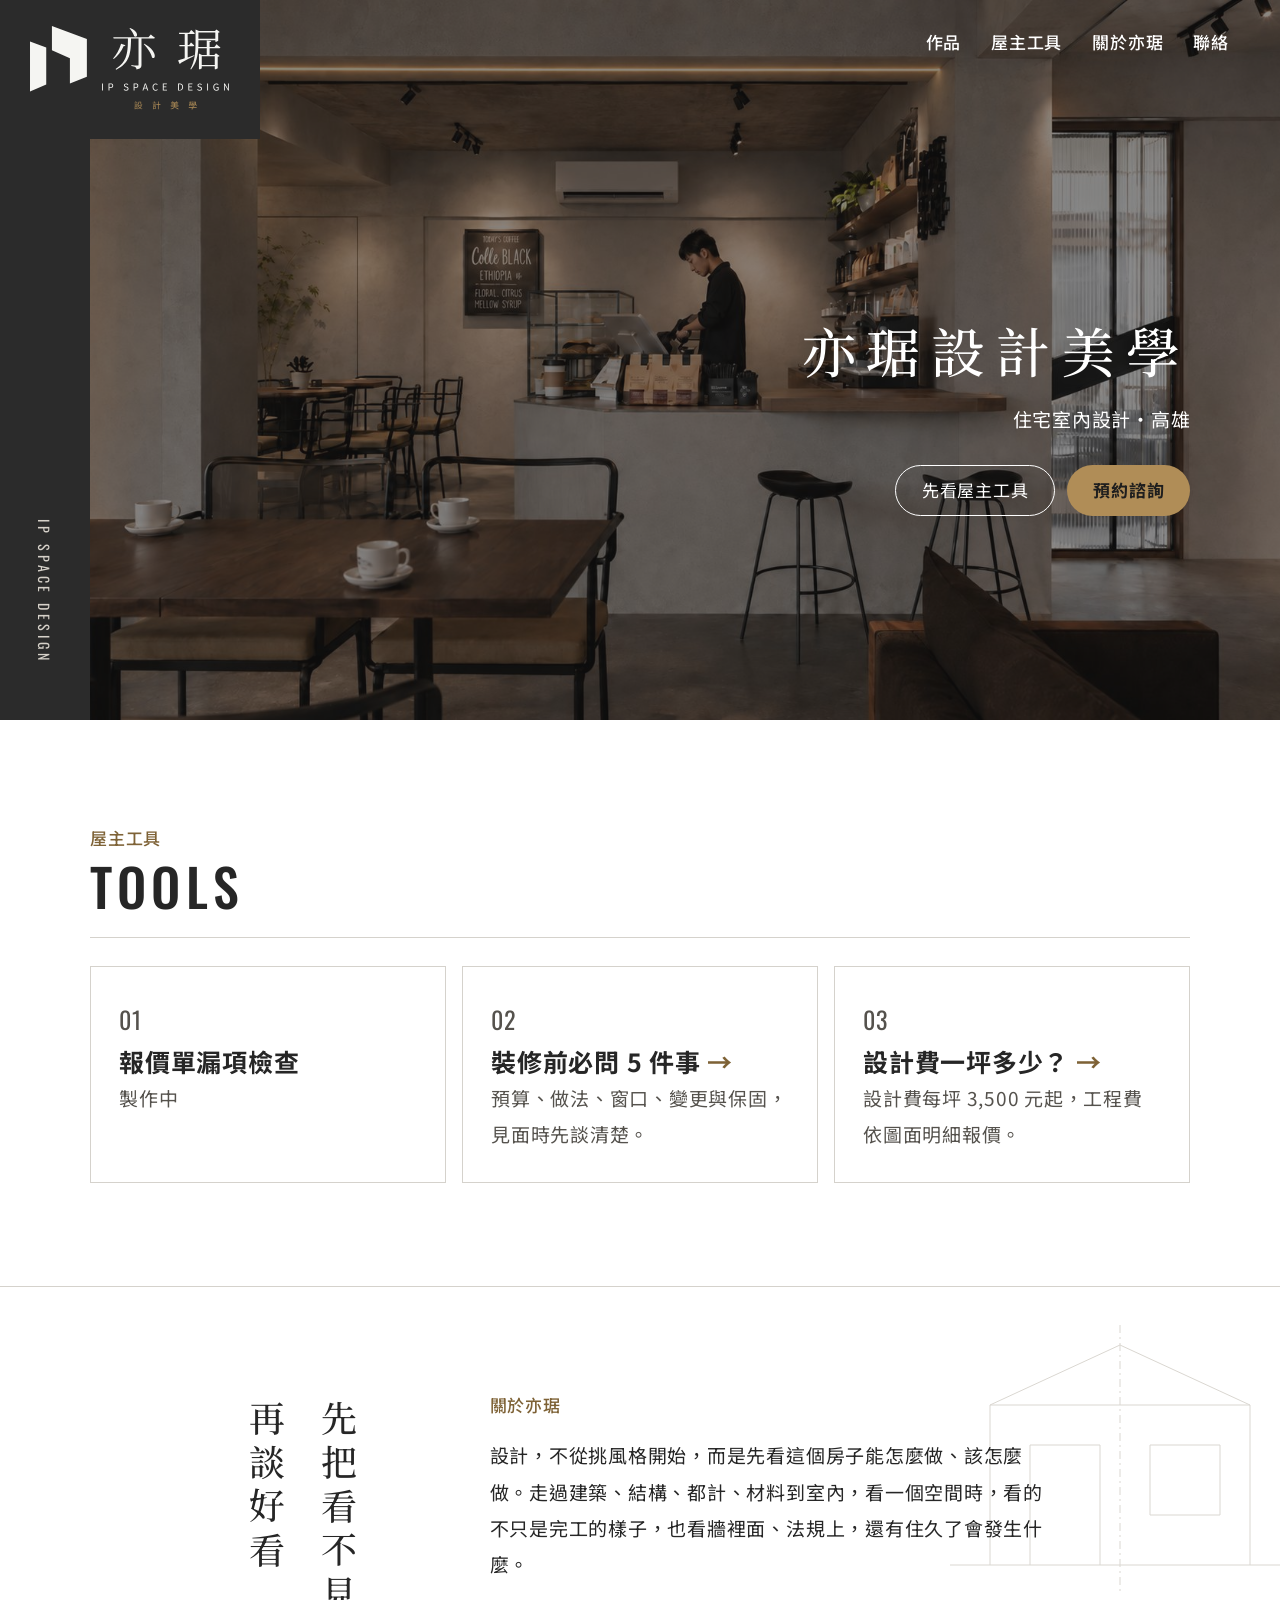
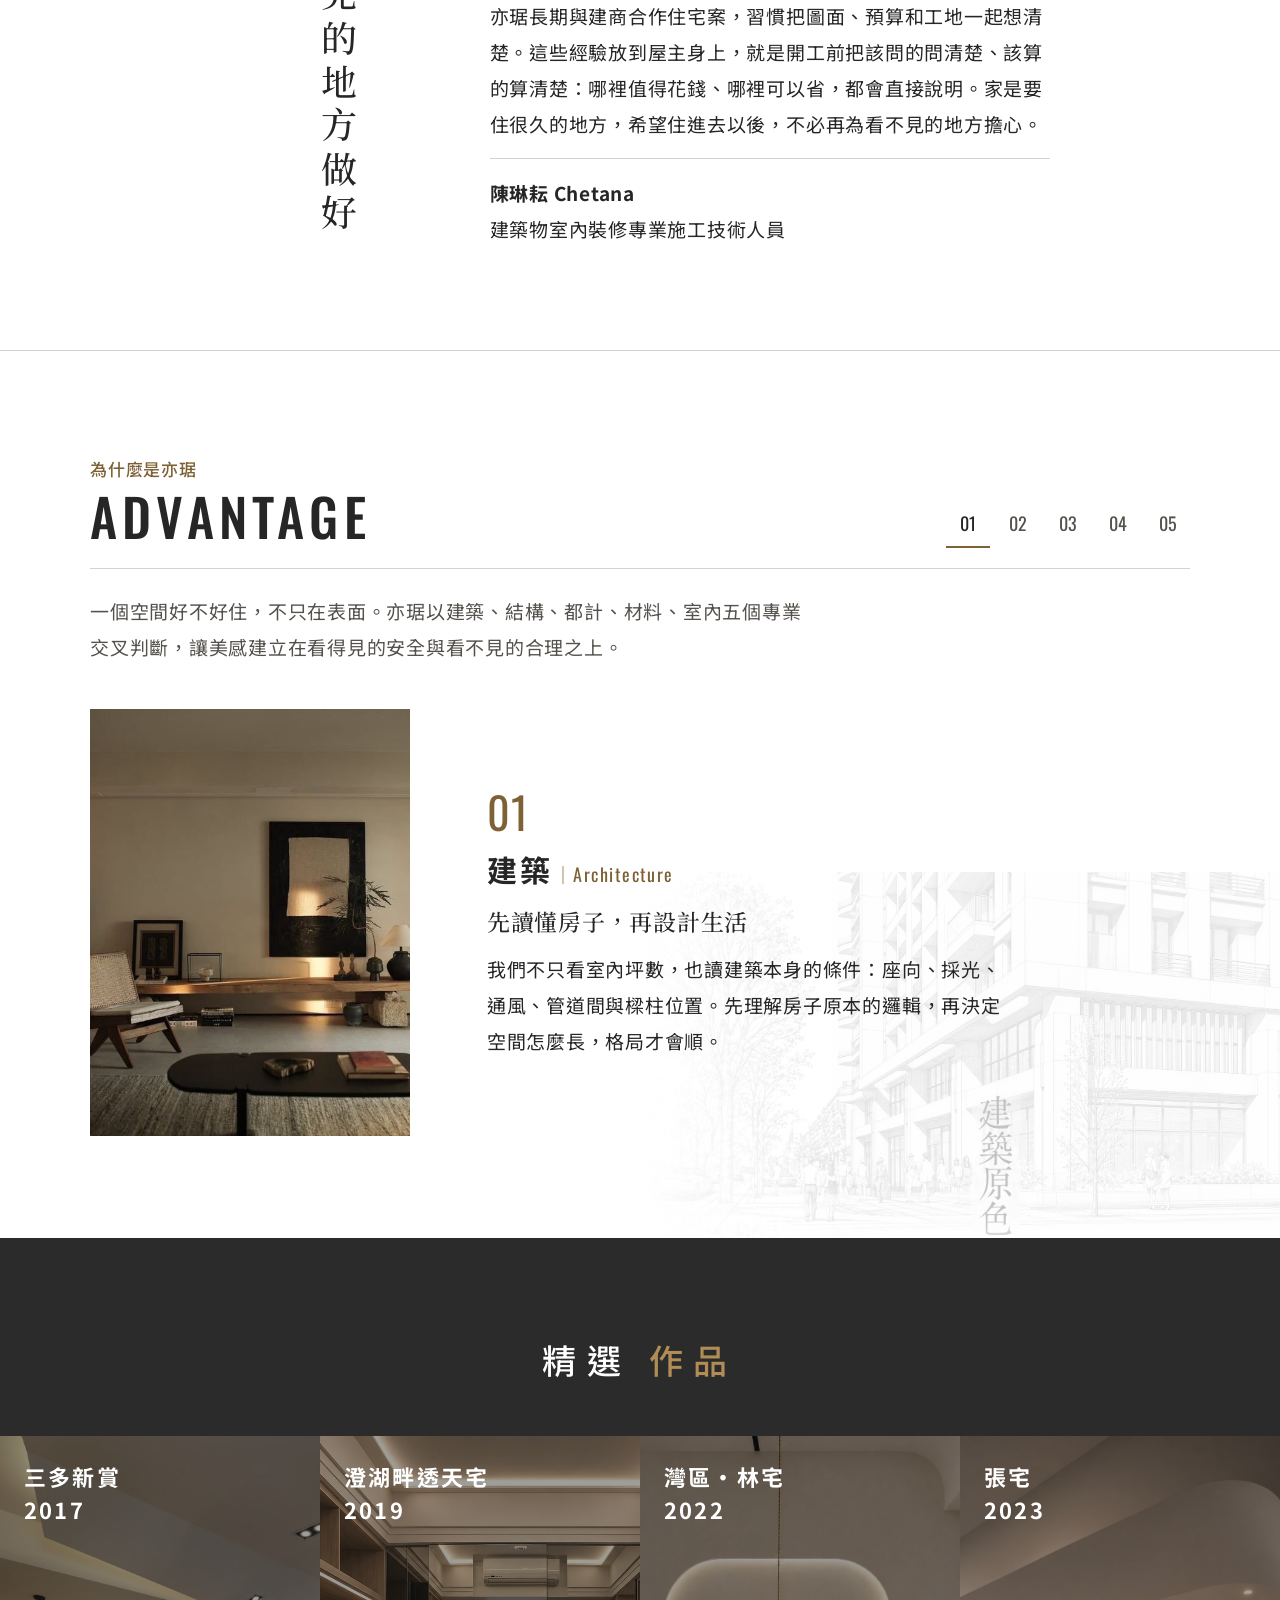
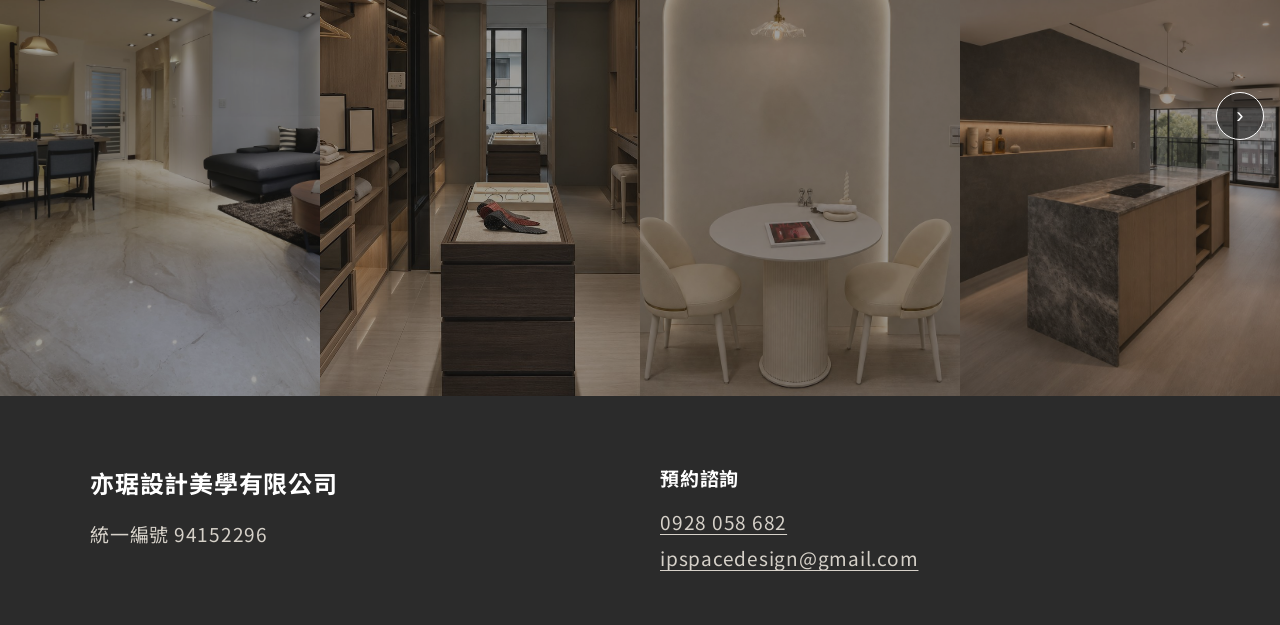
==== yiju/index.html @ 89989624 "Rewrite About copy without first person Co-Authored-By: Claude Opus 5.5 <noreply@anthropic.com> Clau" ====
<!doctype html>
<html lang="zh-Hant-TW">
<head>
<meta charset="utf-8">
<meta name="viewport" content="width=device-width, initial-scale=1">
<meta name="robots" content="noindex, nofollow">
<title>亦琚設計美學｜IP SPACE DESIGN</title>
<meta name="description" content="亦琚設計美學，高雄住宅室內設計。">
<link rel="icon" href="assets/icon.png">
<link rel="apple-touch-icon" href="assets/apple-touch-icon.png">
<meta name="apple-mobile-web-app-title" content="亦琚設計">
<link rel="preconnect" href="https://fonts.googleapis.com">
<link rel="preconnect" href="https://fonts.gstatic.com" crossorigin>
<link href="https://fonts.googleapis.com/css2?family=Oswald:wght@400;500&family=Noto+Sans+TC:wght@400;500;700&family=Noto+Serif+TC:wght@400;500&display=swap" rel="stylesheet">
<link rel="stylesheet" href="style.css">
</head>
<body>

<section class="hero" aria-label="開場">
  <div class="hero-photo"><img src="assets/hero-cafe.jpg" alt="以灰色礦物塗料、木質吧檯與黑鐵椅構成的咖啡廳室內空間"></div>
  <div class="side-label" aria-hidden="true">IP SPACE DESIGN</div>
  <header class="site-head">
    <a class="brand" href="./"><img src="assets/logo-cream.svg" alt="亦琚 IP SPACE DESIGN 設計美學"></a>
    <nav class="nav" aria-label="主要導覽">
      <a href="#works">作品</a>
      <a href="#tools">屋主工具</a>
      <a href="#about">關於亦琚</a>
      <a href="#contact">聯絡</a>
    </nav>
  </header>
  <div class="hero-copy">
    <h1>亦琚設計美學</h1>
    <p>住宅室內設計・高雄</p>
    <div class="hero-actions">
      <a class="btn btn-line" href="#tools">先看屋主工具</a>
      <a class="btn btn-gold" href="#contact">預約諮詢</a>
    </div>
  </div>
</section>

<main>
  <section class="section" id="tools" aria-label="屋主工具">
    <div class="wrap">
      <div class="section-head">
        <p class="eyebrow">屋主工具</p>
        <h2 class="section-title">TOOLS</h2>
      </div>
      <div class="tool-grid">
        <article class="tool"><p class="tool-no">01</p><h3>報價單漏項檢查</h3><p>製作中</p></article>
        <a class="tool" href="tools/questions.html"><p class="tool-no">02</p><h3>裝修前必問 5 件事</h3><p>預算、做法、窗口、變更與保固，見面時先談清楚。</p></a>
        <a class="tool" href="tools/fees.html"><p class="tool-no">03</p><h3>設計費一坪多少？</h3><p>設計費每坪 3,500 元起，工程費依圖面明細報價。</p></a>
      </div>
    </div>
  </section>

  <section class="section about" id="about" aria-label="關於亦琚">
    <svg class="about-lines" aria-hidden="true" width="380" height="300" viewBox="0 0 380 300" fill="none" stroke="#dad7d1" stroke-width="1"><path d="M20 250h340"/><path d="M60 250V90l130-60 130 60v160"/><path d="M60 90h260M100 250V130h70v120M220 130h70v70h-70z"/><path d="M190 10v270" stroke-dasharray="8 4 2 4"/></svg>
    <div class="about-inner">
      <h2 class="slogan"><span>先把看不見的地方做好</span><span>再談好看</span></h2>
      <div class="about-copy">
        <p class="eyebrow">關於亦琚</p>
        <p>設計，不從挑風格開始，而是先看這個房子能怎麼做、該怎麼做。走過建築、結構、都計、材料到室內，看一個空間時，看的不只是完工的樣子，也看牆裡面、法規上，還有住久了會發生什麼。</p>
        <p>亦琚長期與建商合作住宅案，習慣把圖面、預算和工地一起想清楚。這些經驗放到屋主身上，就是開工前把該問的問清楚、該算的算清楚：哪裡值得花錢、哪裡可以省，都會直接說明。家是要住很久的地方，希望住進去以後，不必再為看不見的地方擔心。</p>
        <p class="person"><strong>陳琳耘 Chetana</strong><br>建築物室內裝修專業施工技術人員</p>
      </div>
    </div>
  </section>

  <section class="section why-section" aria-label="為什麼是亦琚">
    <img class="why-mark" src="assets/advantage-sketch.jpg" alt="">
    <div class="wrap why-wrap">
      <div class="section-head why-head">
        <div>
          <p class="eyebrow">為什麼是亦琚</p>
          <h2 class="section-title">ADVANTAGE</h2>
        </div>
        <div class="why-tabs" role="group" aria-label="五個領域">
          <button type="button" data-tab="01" aria-pressed="true" aria-controls="why-01" aria-label="建築">01</button>
          <button type="button" data-tab="02" aria-pressed="false" aria-controls="why-02" aria-label="結構">02</button>
          <button type="button" data-tab="03" aria-pressed="false" aria-controls="why-03" aria-label="都計">03</button>
          <button type="button" data-tab="04" aria-pressed="false" aria-controls="why-04" aria-label="材料">04</button>
          <button type="button" data-tab="05" aria-pressed="false" aria-controls="why-05" aria-label="室內">05</button>
        </div>
      </div>
      <p class="why-intro">一個空間好不好住，不只在表面。亦琚以建築、結構、都計、材料、室內五個專業交叉判斷，讓美感建立在看得見的安全與看不見的合理之上。</p>
      <div class="why">
        <img src="assets/advantage-architecture.jpg" alt="暖光下的客廳，長木平台、深色掛畫與藤編單椅">
        <div class="why-panel" aria-live="polite">
          <article class="why-item" id="why-01">
            <p class="why-no">01</p>
            <h3>建築<span>｜Architecture</span></h3>
            <p class="why-lead">先讀懂房子，再設計生活</p>
            <p>我們不只看室內坪數，也讀建築本身的條件：座向、採光、通風、管道間與樑柱位置。先理解房子原本的邏輯，再決定空間怎麼長，格局才會順。</p>
          </article>
          <article class="why-item" id="why-02" hidden>
            <p class="why-no">02</p>
            <h3>結構<span>｜Structure</span></h3>
            <p class="why-lead">美感之下，是安全的底氣</p>
            <p>拆牆、開口、加層板、懸吊重物，每一個決定都和結構安全有關。具備結構專業，我們能在設計階段就判斷可行性，不讓美感拿安全去換。</p>
          </article>
          <article class="why-item" id="why-03" hidden>
            <p class="why-no">03</p>
            <h3>都計<span>｜Urban Planning</span></h3>
            <p class="why-lead">合乎規範，才能安心長住</p>
            <p>從都市計畫與法規的角度評估：用途是否合法、裝修是否需要送審、周邊環境如何影響生活。先確認規範，再談設計，避免完工後才遇到問題。</p>
          </article>
          <article class="why-item" id="why-04" hidden>
            <p class="why-no">04</p>
            <h3>材料<span>｜Materials</span></h3>
            <p class="why-lead">經得起時間的，才是好材料</p>
            <p>南部氣候較為濕熱、日照強烈，材料的耐候、防潮、防霉與維護性，往往比外觀更重要。我們以材料工程的角度挑選與搭配，讓空間經得起時間，十年後依然好看、好整理。</p>
          </article>
          <article class="why-item" id="why-05" hidden>
            <p class="why-no">05</p>
            <h3>室內<span>｜Interior</span></h3>
            <p class="why-lead">設計，從理解生活開始</p>
            <p>前四項專業確保房子安全、合法、耐用，室內設計則讓它成為你的家。從每天的動線、停留的位置到收納習慣，我們先理解生活，再畫出空間。</p>
          </article>
        </div>
      </div>
    </div>
  </section>

  <section class="works" id="works" aria-label="精選作品">
    <h2>精選 <span>作品</span></h2>
    <div class="work-rail">
    <button class="work-arrow prev" type="button" aria-label="上一個作品" hidden>‹</button>
    <button class="work-arrow next" type="button" aria-label="下一個作品" hidden>›</button>
    <div class="work-grid" id="work-grid" tabindex="0" aria-label="作品列表，可左右滑動">
      <a class="work-tile" href="works/sanduo.html">
        <img src="assets/sanduo-00-cover.jpg" alt="三多新賞客廳望向餐廳，大理石地坪與深色沙發" style="object-position: 38% 50%">
        <div class="work-label"><h3>三多新賞</h3><p>2017</p></div>
      </a>
      <a class="work-tile" href="works/chenghu.html">
        <img src="assets/chenghu-closet.jpg" alt="澄湖畔透天宅更衣室" style="object-position: 50% 50%">
        <div class="work-label"><h3>澄湖畔透天宅</h3><p>2019</p></div>
      </a>
      <a class="work-tile" href="works/lin.html">
        <img src="assets/lin-table.jpg" alt="灣區林宅餐桌，圓桌、雙椅與弧形燈光壁龕" style="object-position: 50% 70%">
        <div class="work-label"><h3>灣區・林宅</h3><p>2022</p></div>
      </a>
      <a class="work-tile" href="works/zhang.html">
        <img src="assets/zhang-kitchen.jpg" alt="張宅中島與灰色牆面" style="object-position: 62% 50%">
        <div class="work-label"><h3>張宅</h3><p>2023</p></div>
      </a>
      <a class="work-tile" href="works/reception.html">
        <img src="assets/reception-01.jpg" alt="外接待空間，木質櫃檯、弧形沙發與圓形茶几" style="object-position: 62% 50%">
        <div class="work-label"><h3>外接待</h3><p>2025</p></div>
      </a>
    </div>
    </div>
  </section>
</main>

<footer class="site-foot" id="contact">
  <div class="wrap foot-grid">
    <div>
      <h2>亦琚設計美學有限公司</h2>
      <p>統一編號 94152296</p>
    </div>
    <div>
      <h3>預約諮詢</h3>
      <p><a href="tel:+886928058682">0928 058 682</a><br><a href="mailto:ipspacedesign@gmail.com">ipspacedesign@gmail.com</a></p>
    </div>
  </div>
</footer>

<script>
document.querySelectorAll('.why-tabs button').forEach(function (button, _, all) {
  button.addEventListener('click', function () {
    all.forEach(function (item) {
      var on = item === button;
      item.setAttribute('aria-pressed', String(on));
      document.getElementById('why-' + item.dataset.tab).hidden = !on;
    });
  });
});
(function () {
  var grid = document.getElementById('work-grid');
  var prev = document.querySelector('.work-arrow.prev');
  var next = document.querySelector('.work-arrow.next');
  function update() {
    var max = grid.scrollWidth - grid.clientWidth;
    prev.hidden = grid.scrollLeft <= 4;
    next.hidden = grid.scrollLeft >= max - 4;
  }
  function step(direction) {
    grid.scrollBy({ left: direction * grid.querySelector('.work-tile').offsetWidth, behavior: 'smooth' });
  }
  prev.addEventListener('click', function () { step(-1); });
  next.addEventListener('click', function () { step(1); });
  grid.addEventListener('scroll', update, { passive: true });
  window.addEventListener('resize', update);
  update();
})();
</script>
</body>
</html>
---- yiju/style.css ----
:root {
  --dark: #2b2b2b;
  --gold: #b08d57;
  --ink: #7e6236;
  --text: #262626;
  --muted: #55524d;
  --line: #d5d2cc;
  --cream: #f5f5f2;
  --sans: "Noto Sans TC", "PingFang TC", "Microsoft JhengHei", sans-serif;
  --serif: "Noto Serif TC", "PMingLiU", serif;
  --latin: "Oswald", "Noto Sans TC", sans-serif;
  --gutter: clamp(16px, 5vw, 40px);
}

* { box-sizing: border-box; }
html { scroll-behavior: smooth; }
body {
  margin: 0;
  background: #fff;
  color: var(--text);
  font-family: var(--sans);
  font-size: 19px;
  line-height: 1.9;
  letter-spacing: .04em;
}
img { display: block; max-width: 100%; }
a { color: inherit; text-decoration: none; }
a:hover { opacity: .82; }
h1, h2, h3, p, ol, ul, dl, dd { margin: 0; }
ul, ol { padding: 0; list-style: none; }

.wrap { max-width: 1100px; margin: 0 auto; }
.btn {
  display: inline-flex;
  align-items: center;
  min-height: 46px;
  padding: 8px 26px;
  border-radius: 999px;
  font-size: 17px;
}
.btn-gold { background: var(--gold); color: #1e1e1e; font-weight: 700; }
.btn-line { border: 1px solid #fff; color: #fff; }

/* Hero */
.hero {
  position: relative;
  min-height: 720px;
  display: flex;
  flex-direction: column;
  background: var(--dark);
  color: #fff;
}
.hero-photo { position: absolute; inset: 0 0 0 clamp(0px, 7vw, 100px); overflow: hidden; }
.hero-photo img { width: 100%; height: 100%; object-fit: cover; object-position: 60% 50%; }
.hero-photo::after { content: ""; position: absolute; inset: 0; background: rgba(24, 24, 24, .5); }
.side-label {
  position: absolute;
  left: clamp(8px, 2.4vw, 34px);
  bottom: 56px;
  writing-mode: vertical-rl;
  font-family: var(--latin);
  font-size: 14px;
  letter-spacing: .28em;
  color: #d6d1c9;
}
.site-head {
  position: relative;
  display: flex;
  flex-wrap: wrap;
  align-items: flex-start;
  justify-content: space-between;
  gap: 8px 32px;
}
.brand { background: var(--dark); padding: 26px 30px 28px; }
.brand img { width: 200px; }
.nav {
  display: flex;
  flex-wrap: wrap;
  align-items: center;
  gap: 2px 30px;
  padding: 16px clamp(16px, 4vw, 56px);
  font-size: 17px;
  font-weight: 500;
}
.nav a { padding: 10px 0; }
.hero-copy {
  position: relative;
  flex: 1;
  display: flex;
  flex-direction: column;
  justify-content: center;
  align-items: flex-end;
  text-align: right;
  padding: 64px clamp(16px, 7vw, 100px) 96px;
}
.hero-copy h1 {
  font-family: var(--serif);
  font-size: clamp(34px, 4.6vw, 54px);
  line-height: 1.4;
  font-weight: 500;
  letter-spacing: .2em;
}
.hero-copy p { margin: 14px 0 28px; }
.hero-actions { display: flex; flex-wrap: wrap; justify-content: flex-end; gap: 12px; }

/* Sections */
.section { padding: clamp(72px, 8vw, 104px) var(--gutter); border-top: 1px solid var(--line); }
.section:first-of-type { border-top: 0; }
.section-head { padding-bottom: 20px; border-bottom: 1px solid var(--line); margin-bottom: 28px; }
.eyebrow { font-size: 17px; font-weight: 500; color: var(--ink); }
.section-title {
  font-family: var(--latin);
  font-size: clamp(38px, 4.4vw, 52px);
  line-height: 1.2;
  font-weight: 500;
  letter-spacing: .1em;
}

.tool-grid { display: grid; grid-template-columns: repeat(auto-fit, minmax(min(100%, 280px), 1fr)); gap: 16px; }
.tool { border: 1px solid var(--line); padding: 30px 28px; }
.tool-no { font-family: var(--latin); font-size: 24px; color: var(--ink); }
.tool h3 { font-size: 25px; line-height: 1.5; }
.tool p { color: var(--muted); }

.about { position: relative; overflow: hidden; padding-left: clamp(16px, 7vw, 100px); padding-right: clamp(16px, 7vw, 100px); }
.about-lines { position: absolute; right: -30px; top: 28px; }
.about-inner {
  position: relative;
  max-width: 1040px;
  margin: 0 auto;
  display: flex;
  flex-wrap: wrap;
  gap: 48px clamp(48px, 9vw, 120px);
  align-items: center;
  justify-content: center;
}
.slogan {
  writing-mode: vertical-rl;
  font-family: var(--serif);
  font-size: clamp(28px, 3vw, 36px);
  line-height: 2;
  letter-spacing: .22em;
  font-weight: 500;
}
.slogan span { display: block; }
.about-copy { flex: 1 1 380px; min-width: 0; max-width: 560px; }
.about-copy p + p { margin-top: 16px; }
.person { margin-top: 24px; padding-top: 16px; border-top: 1px solid var(--line); }

.why { display: flex; flex-wrap: wrap; gap: 40px clamp(32px, 6vw, 80px); align-items: center; margin-top: 44px; }
.why img { flex: 0 1 320px; width: 320px; min-width: 0; aspect-ratio: 3 / 4; object-fit: cover; }
.why-section { position: relative; overflow: hidden; }
.why-wrap { position: relative; }
.why-mark {
  position: absolute;
  right: 0;
  bottom: 0;
  width: min(680px, 50%);
  opacity: .24;
  pointer-events: none;
  -webkit-mask-image: linear-gradient(90deg, transparent, #000 30%);
  mask-image: linear-gradient(90deg, transparent, #000 30%);
}
.why-head { display: flex; flex-wrap: wrap; align-items: flex-end; justify-content: space-between; gap: 12px 40px; margin-bottom: 0; }
.why-tabs { display: flex; gap: 6px; }
.why-tabs button {
  min-width: 44px;
  min-height: 44px;
  padding: 10px 12px;
  border: 0;
  border-bottom: 2px solid transparent;
  background: transparent;
  color: var(--muted);
  font-family: var(--latin);
  font-size: 18px;
  cursor: pointer;
}
.why-tabs button[aria-pressed="true"] { border-bottom-color: var(--ink); color: var(--text); }
.why-panel { flex: 1 1 320px; min-width: 0; }
.why-no { font-family: var(--latin); font-size: 44px; line-height: 1.2; color: var(--ink); }
.why-panel h3 { margin-top: 8px; font-size: 32px; line-height: 1.5; letter-spacing: .14em; }

.works { background: var(--dark); color: #fff; padding-top: clamp(64px, 7vw, 96px); }
.works h2 {
  margin-bottom: 44px;
  padding: 0 16px;
  text-align: center;
  font-size: clamp(26px, 3vw, 34px);
  font-weight: 500;
  letter-spacing: .3em;
}
.works h2 span { color: var(--gold); }
.work-rail { position: relative; }
.work-grid {
  display: flex;
  overflow-x: auto;
  scroll-snap-type: x proximity;
  scroll-behavior: smooth;
  scrollbar-width: none;
  -webkit-overflow-scrolling: touch;
}
.work-grid::-webkit-scrollbar { display: none; }
.work-grid .work-tile { flex: 0 0 25%; min-width: 260px; scroll-snap-align: start; }
.work-arrow {
  position: absolute;
  top: 50%;
  z-index: 2;
  width: 48px;
  height: 48px;
  margin-top: -24px;
  border: 1px solid #fff;
  border-radius: 50%;
  background: rgba(24, 24, 24, .55);
  color: #fff;
  font-size: 22px;
  line-height: 1;
  cursor: pointer;
}
.work-arrow[hidden] { display: none; }
.work-arrow.prev { left: 16px; }
.work-arrow.next { right: 16px; }
.work-tile { position: relative; display: block; height: 560px; overflow: hidden; color: #fff; }
.work-tile img { width: 100%; height: 100%; object-fit: cover; }
.work-tile::after { content: ""; position: absolute; inset: 0; background: rgba(24, 24, 24, .42); }
.work-label { position: absolute; z-index: 1; left: 24px; top: 24px; font-size: 22px; font-weight: 700; line-height: 1.5; letter-spacing: .1em; }
.work-label h3 { font-size: 22px; line-height: 1.5; letter-spacing: .1em; }

/* Footer */
.site-foot { background: var(--dark); color: #d6d1c9; padding: 64px var(--gutter) 48px; }
.foot-grid { display: grid; grid-template-columns: repeat(auto-fit, minmax(min(100%, 260px), 1fr)); gap: 40px; }
.foot-grid h2 { margin-bottom: 10px; color: #fff; font-size: 24px; }
.foot-grid h3 { margin-bottom: 8px; color: #fff; font-size: 19px; }
.foot-grid a { text-decoration: underline; text-underline-offset: 4px; }

/* Case page */
.case-head { display: flex; flex-wrap: wrap; align-items: center; justify-content: space-between; gap: 8px 24px; padding: 16px clamp(16px, 5vw, 56px); background: var(--dark); color: #fff; }
.case-head img { width: 170px; }
.case-head a.back { padding: 10px 0; font-size: 17px; }
.case-cover { position: relative; min-height: min(680px, 80vh); display: flex; align-items: flex-end; background: var(--dark); color: #fff; }
.case-cover img { position: absolute; inset: 0; width: 100%; height: 100%; object-fit: cover; object-position: 50% 58%; }
.case-cover::after { content: ""; position: absolute; inset: 0; background: linear-gradient(0deg, rgba(24, 24, 24, .78), rgba(24, 24, 24, 0) 48%); }
.case-title { position: relative; z-index: 1; padding: 48px clamp(16px, 7vw, 100px); }
.case-title p { font-family: var(--latin); font-size: 20px; letter-spacing: .2em; color: #d8c39a; }
.case-title h1 { font-family: var(--serif); font-size: clamp(38px, 5vw, 60px); line-height: 1.3; font-weight: 500; letter-spacing: .16em; }
.gallery { display: flex; flex-direction: column; gap: 12px; padding: 12px 0; }
.gallery > img { width: 100%; max-height: 820px; object-fit: cover; }
.gallery-pair { display: grid; grid-template-columns: repeat(auto-fit, minmax(min(100%, 340px), 1fr)); gap: 12px; }
.gallery-pair img { width: 100%; aspect-ratio: 3 / 2; object-fit: cover; }
.gallery-pair.tall img { aspect-ratio: 4 / 5; }
.case-cta { background: var(--dark); color: #fff; text-align: center; padding: 64px var(--gutter); }
.case-cta p { margin-bottom: 20px; font-family: var(--serif); font-size: 26px; font-weight: 500; }

@media (max-width: 760px) {
  .side-label, .about-lines { display: none; }
  .why-mark { width: 100%; opacity: .12; }
  .hero { min-height: 640px; }
  .hero-photo { inset: 0; }
  .brand { padding: 18px 20px; }
  .brand img { width: 160px; }
  .nav { padding-top: 6px; gap: 2px 20px; }
  .slogan { margin: 0 auto; }
  .work-grid .work-tile { flex-basis: 78vw; min-width: 0; }
  .work-arrow { display: none; }
}

.compare { display: flex; justify-content: center; padding: clamp(32px, 5vw, 64px) 16px; background: var(--cream); }
.compare img { width: 100%; max-width: 760px; }

.case-cover-split { display: grid; grid-template-columns: repeat(2, minmax(0, 1fr)); align-items: stretch; min-height: 0; }
.case-cover-split::after { display: none; }
.case-cover-split img { position: static; height: min(860px, 92vh); object-position: 50% 70%; }
.case-cover-split .case-title { align-self: end; }
@media (max-width: 760px) {
  .case-cover-split { grid-template-columns: 1fr; }
  .case-cover-split img { order: -1; height: auto; aspect-ratio: 3 / 4; }
  .case-cover-split .case-title { padding-top: 24px; padding-bottom: 28px; }
}

.why-intro { max-width: 720px; margin-top: 24px; color: var(--muted); }
.why-item h3 { margin-top: 8px; font-size: 30px; line-height: 1.5; letter-spacing: .12em; }
.why-item h3 span { font-family: var(--latin); font-size: 18px; font-weight: 400; letter-spacing: .08em; color: var(--ink); }
.why-lead { margin: 12px 0 10px; font-family: var(--serif); font-size: 23px; font-weight: 500; line-height: 1.6; }
.why-item p:last-child { max-width: 520px; }

a.tool { display: block; }
a.tool h3::after { content: " →"; color: var(--ink); }
.q-page { max-width: 860px; margin: 0 auto; padding: clamp(56px, 8vw, 104px) var(--gutter); }
.q-hero h1 { margin-top: 6px; font-family: var(--serif); font-size: clamp(30px, 4vw, 44px); font-weight: 500; line-height: 1.4; letter-spacing: .08em; }
.q-sub { margin: 18px 0 12px; font-family: var(--serif); font-size: 22px; line-height: 1.7; color: var(--ink); }
.q-hero p:last-child { color: var(--muted); }
.q-list { margin-top: 48px; border-top: 1px solid var(--line); }
.q-item { display: grid; grid-template-columns: 72px 1fr; gap: 8px 20px; padding: 32px 0; border-bottom: 1px solid var(--line); }
.q-no { font-family: var(--latin); font-size: 34px; line-height: 1.2; color: var(--ink); }
.q-item h2 { font-size: 24px; line-height: 1.5; letter-spacing: .06em; }
.q-ask { margin: 12px 0; padding: 12px 18px; background: var(--cream); font-family: var(--serif); font-size: 19px; }
.q-item p:last-child { color: var(--muted); }
.q-end { margin-top: 56px; padding: clamp(32px, 5vw, 48px); background: var(--dark); color: #fff; }
.q-end h2 { margin-bottom: 14px; font-family: var(--serif); font-size: clamp(24px, 3vw, 30px); font-weight: 500; letter-spacing: .06em; }
.q-end p { color: #d6d1c9; }
.q-end p + p { margin-top: 8px; }
.q-end .btn { margin-top: 24px; }
@media (max-width: 760px) {
  .q-item { grid-template-columns: 1fr; }
}

.fee-table { margin-top: 40px; border-top: 1px solid var(--text); }
.fee-row { display: flex; flex-wrap: wrap; justify-content: space-between; align-items: baseline; gap: 8px 24px; padding: 22px 4px; border-bottom: 1px solid var(--line); font-size: 21px; }
.fee-row strong { font-family: var(--latin); font-size: 34px; font-weight: 500; color: var(--ink); letter-spacing: .04em; }
.fee-row small { font-family: var(--sans); font-size: 17px; color: var(--muted); }
.fee-note { margin-top: 16px; color: var(--muted); }
.fee-note strong { color: var(--ink); }
.fee-block { margin-top: 56px; }
.fee-block h2 { margin-bottom: 14px; padding-bottom: 12px; border-bottom: 1px solid var(--line); font-family: var(--serif); font-size: 26px; font-weight: 500; letter-spacing: .06em; }
.fee-block p + p { margin-top: 10px; }
.faq div { padding: 18px 0; border-bottom: 1px solid var(--line); }
.faq dt { font-weight: 700; font-size: 20px; }
.faq dd { margin-top: 6px; color: var(--muted); }
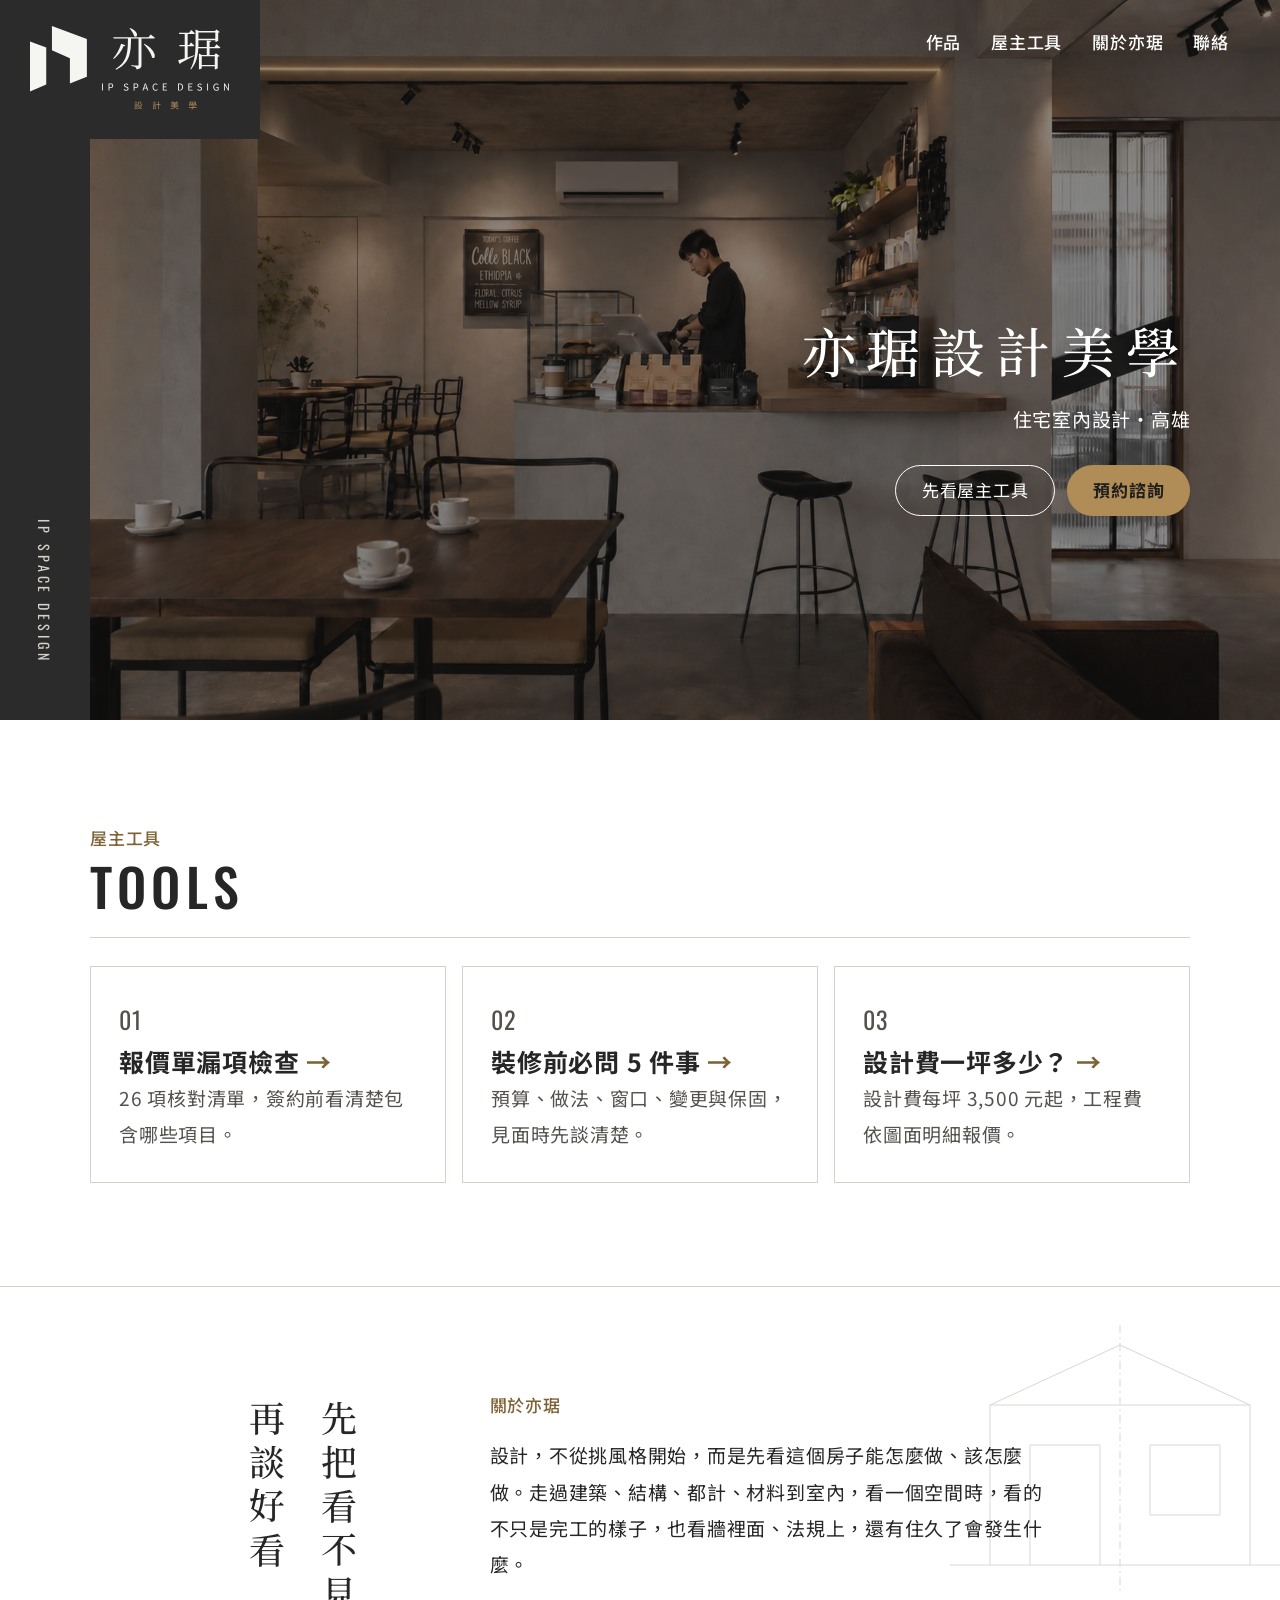
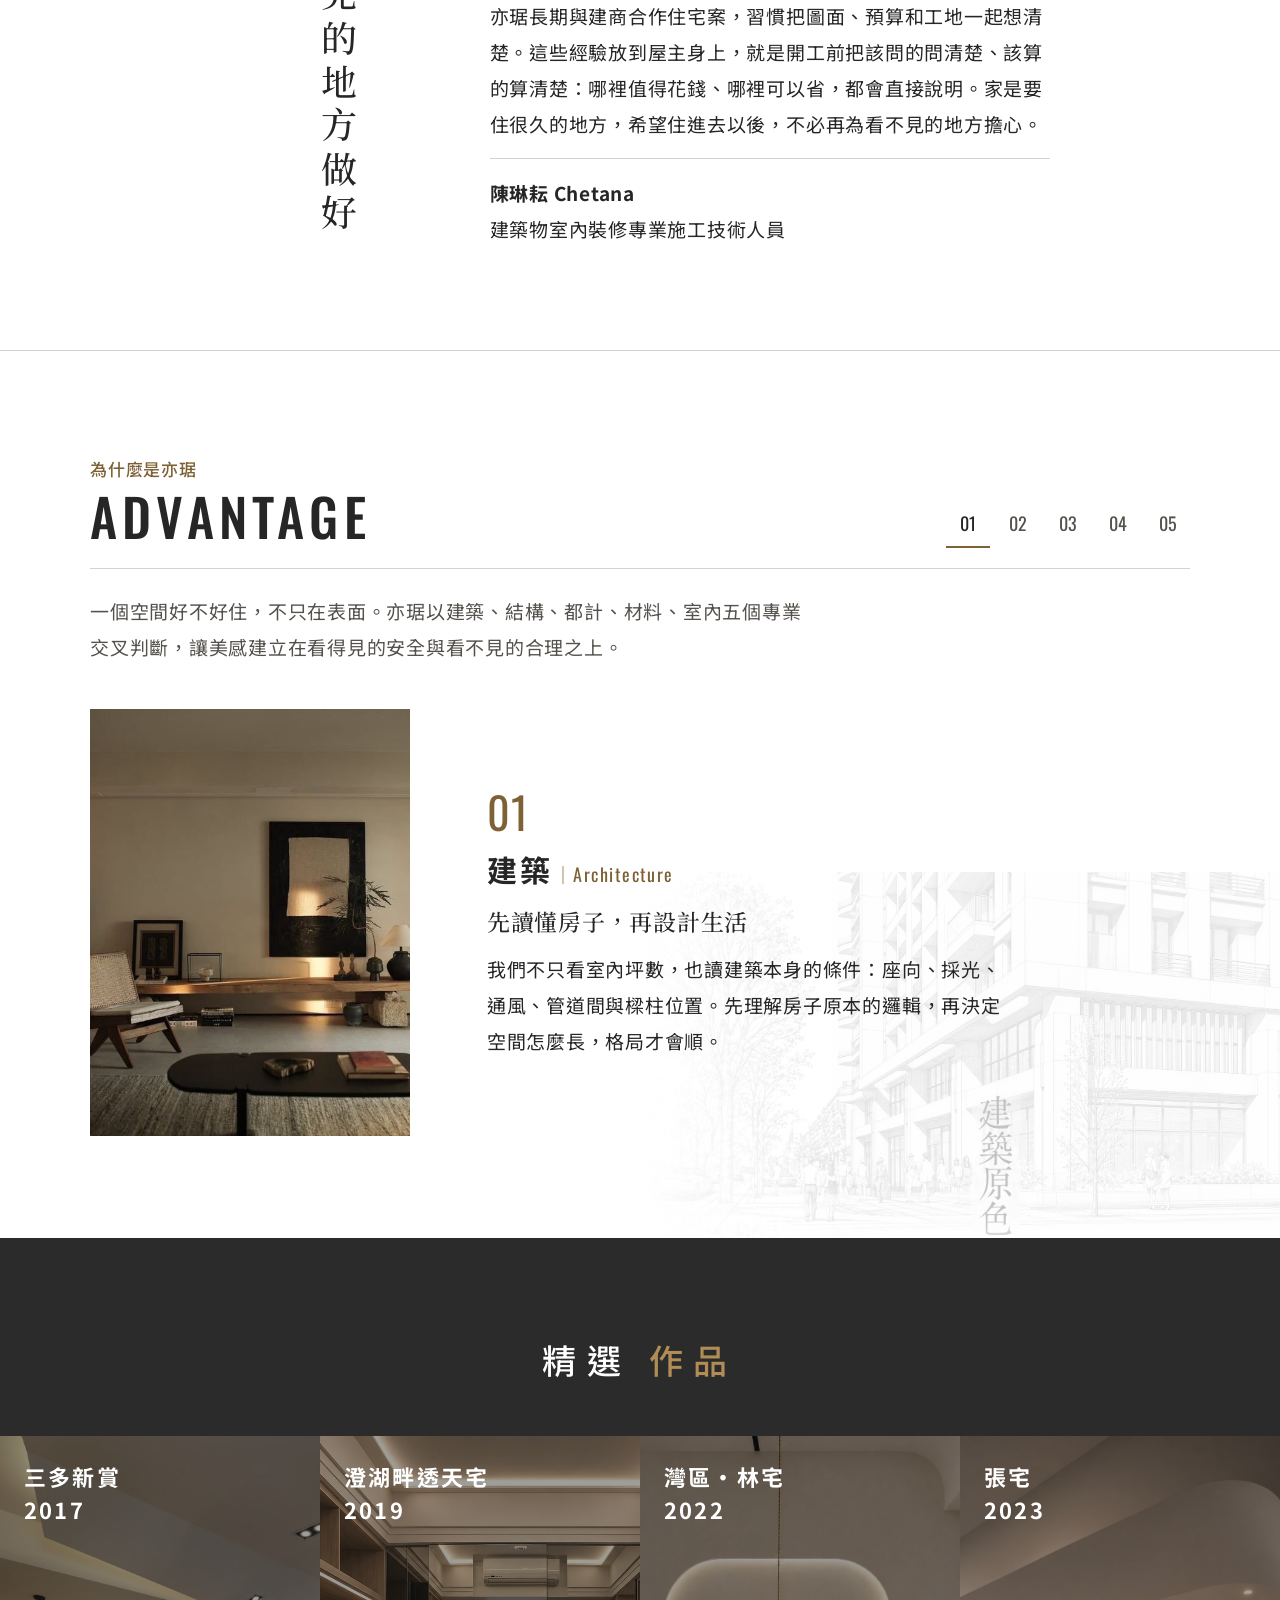
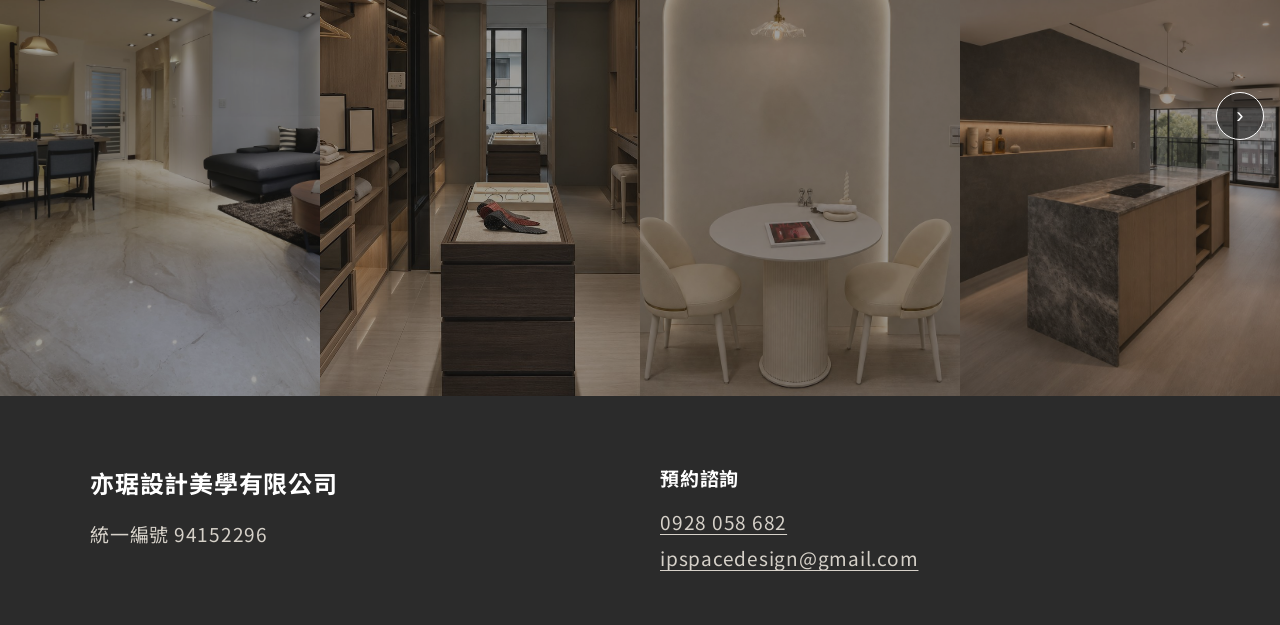
==== commit 9ffcfaf4: "Add quote checklist tool page Co-Authored-By: Claude Opus 5.5 <noreply@anthropic.com> Claude-Session" ====
--- a/yiju/index.html
+++ b/yiju/index.html
@@ -46,7 +46,7 @@
         <h2 class="section-title">TOOLS</h2>
       </div>
       <div class="tool-grid">
-        <article class="tool"><p class="tool-no">01</p><h3>報價單漏項檢查</h3><p>製作中</p></article>
+        <a class="tool" href="tools/checklist.html"><p class="tool-no">01</p><h3>報價單漏項檢查</h3><p>26 項核對清單，簽約前看清楚包含哪些項目。</p></a>
         <a class="tool" href="tools/questions.html"><p class="tool-no">02</p><h3>裝修前必問 5 件事</h3><p>預算、做法、窗口、變更與保固，見面時先談清楚。</p></a>
         <a class="tool" href="tools/fees.html"><p class="tool-no">03</p><h3>設計費一坪多少？</h3><p>設計費每坪 3,500 元起，工程費依圖面明細報價。</p></a>
       </div>
--- a/yiju/style.css
+++ b/yiju/style.css
@@ -315,3 +315,19 @@
 .faq div { padding: 18px 0; border-bottom: 1px solid var(--line); }
 .faq dt { font-weight: 700; font-size: 20px; }
 .faq dd { margin-top: 6px; color: var(--muted); }
+
+.ck-line { margin-top: 40px; padding: 28px 30px; border: 1px solid var(--gold); background: var(--cream); }
+.ck-line h2 { font-family: var(--serif); font-size: 24px; font-weight: 500; letter-spacing: .04em; }
+.ck-line p { margin: 6px 0 18px; color: var(--muted); }
+.ck-intro { margin-top: 40px; }
+.ck-bar { position: sticky; top: 0; z-index: 3; display: flex; flex-wrap: wrap; align-items: center; justify-content: space-between; gap: 8px 16px; margin-top: 28px; padding: 12px 18px; background: var(--dark); color: #fff; }
+.ck-bar strong { color: var(--gold); font-family: var(--latin); font-size: 22px; }
+.ck-bar button { min-height: 44px; padding: 6px 16px; border: 1px solid #d6d1c9; border-radius: 999px; background: transparent; color: #fff; font: inherit; font-size: 16px; cursor: pointer; }
+.ck-group { margin: 36px 0 0; padding: 0; border: 0; }
+.ck-group legend { width: 100%; padding-bottom: 10px; border-bottom: 1px solid var(--text); font-family: var(--serif); font-size: 24px; font-weight: 500; letter-spacing: .06em; }
+.ck-item { display: flex; gap: 14px; align-items: flex-start; padding: 16px 4px; border-bottom: 1px solid var(--line); cursor: pointer; }
+.ck-item input { flex: none; width: 24px; height: 24px; margin-top: 6px; accent-color: var(--ink); cursor: pointer; }
+.ck-item strong { display: block; font-size: 20px; }
+.ck-item span { color: var(--muted); }
+.ck-item input:checked + span strong { color: var(--ink); }
+.ck-item input:checked + span strong::after { content: "  已確認"; font-size: 15px; font-weight: 500; }
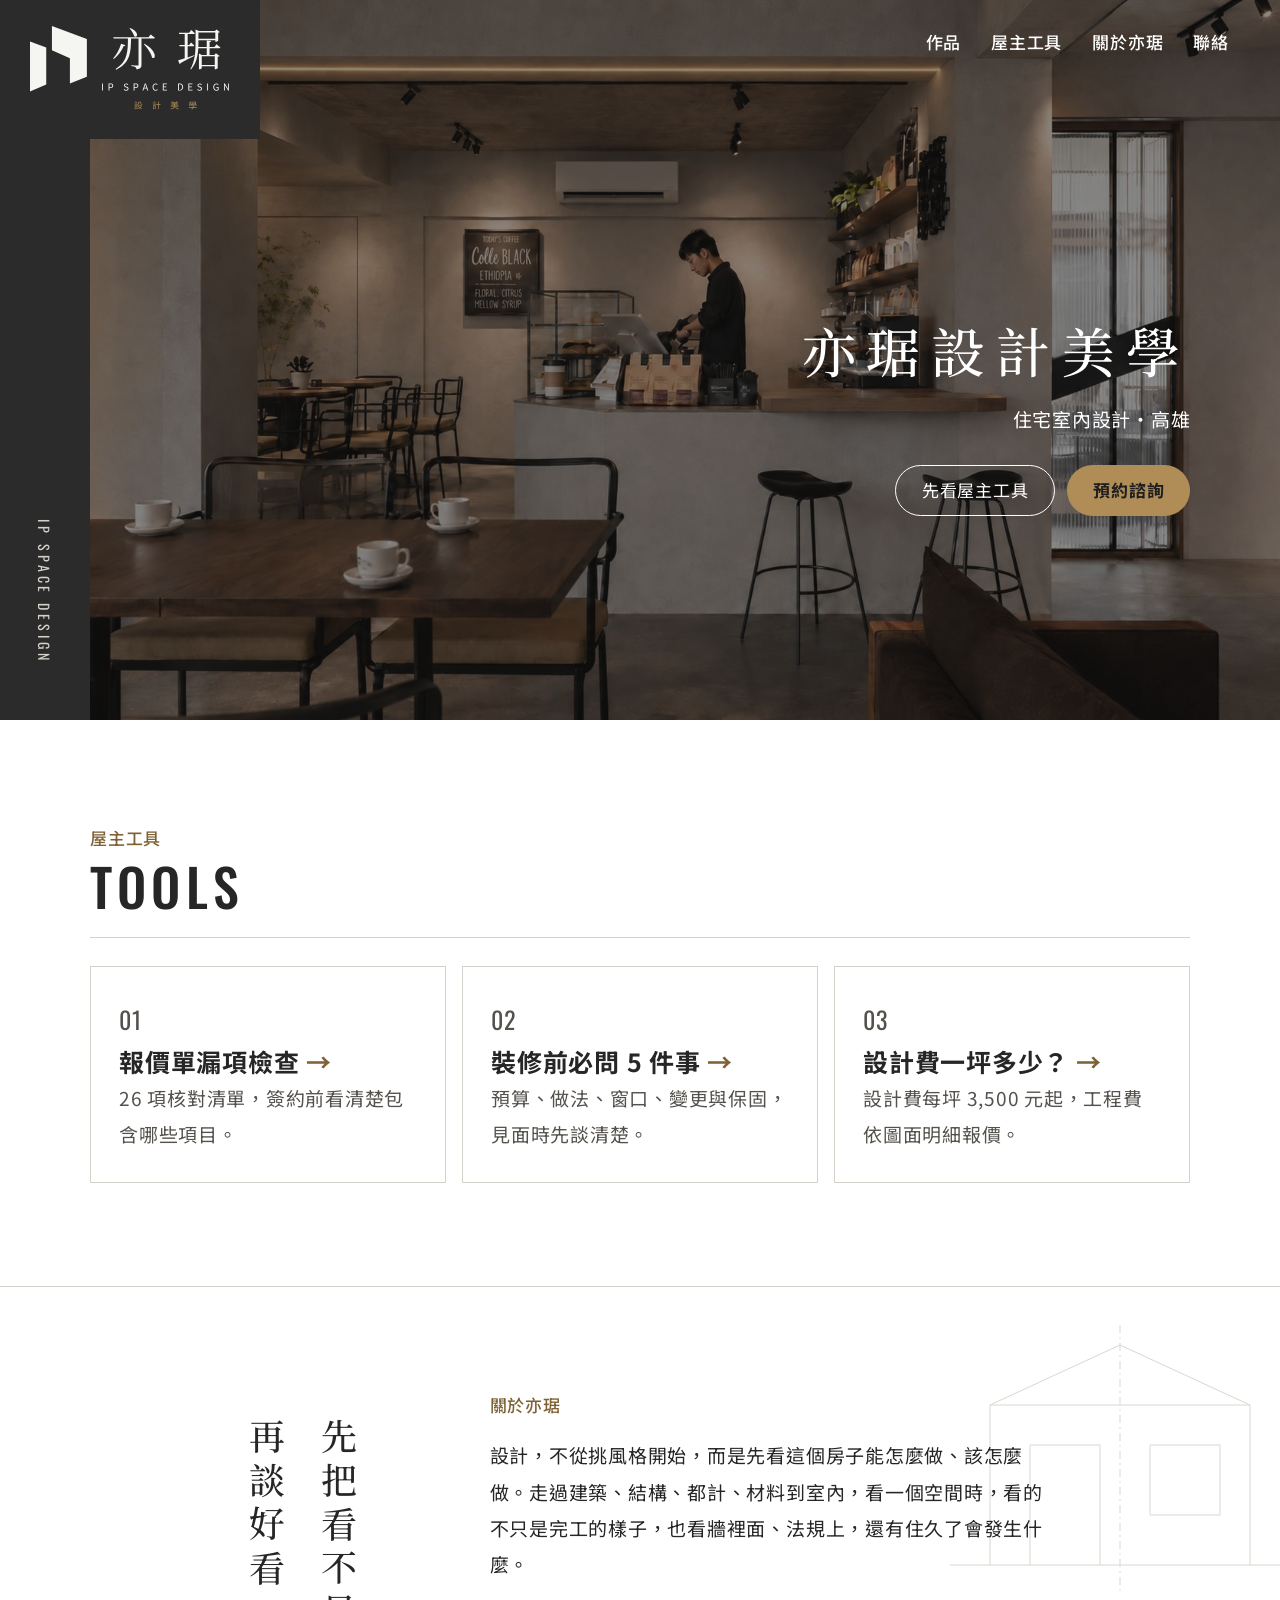
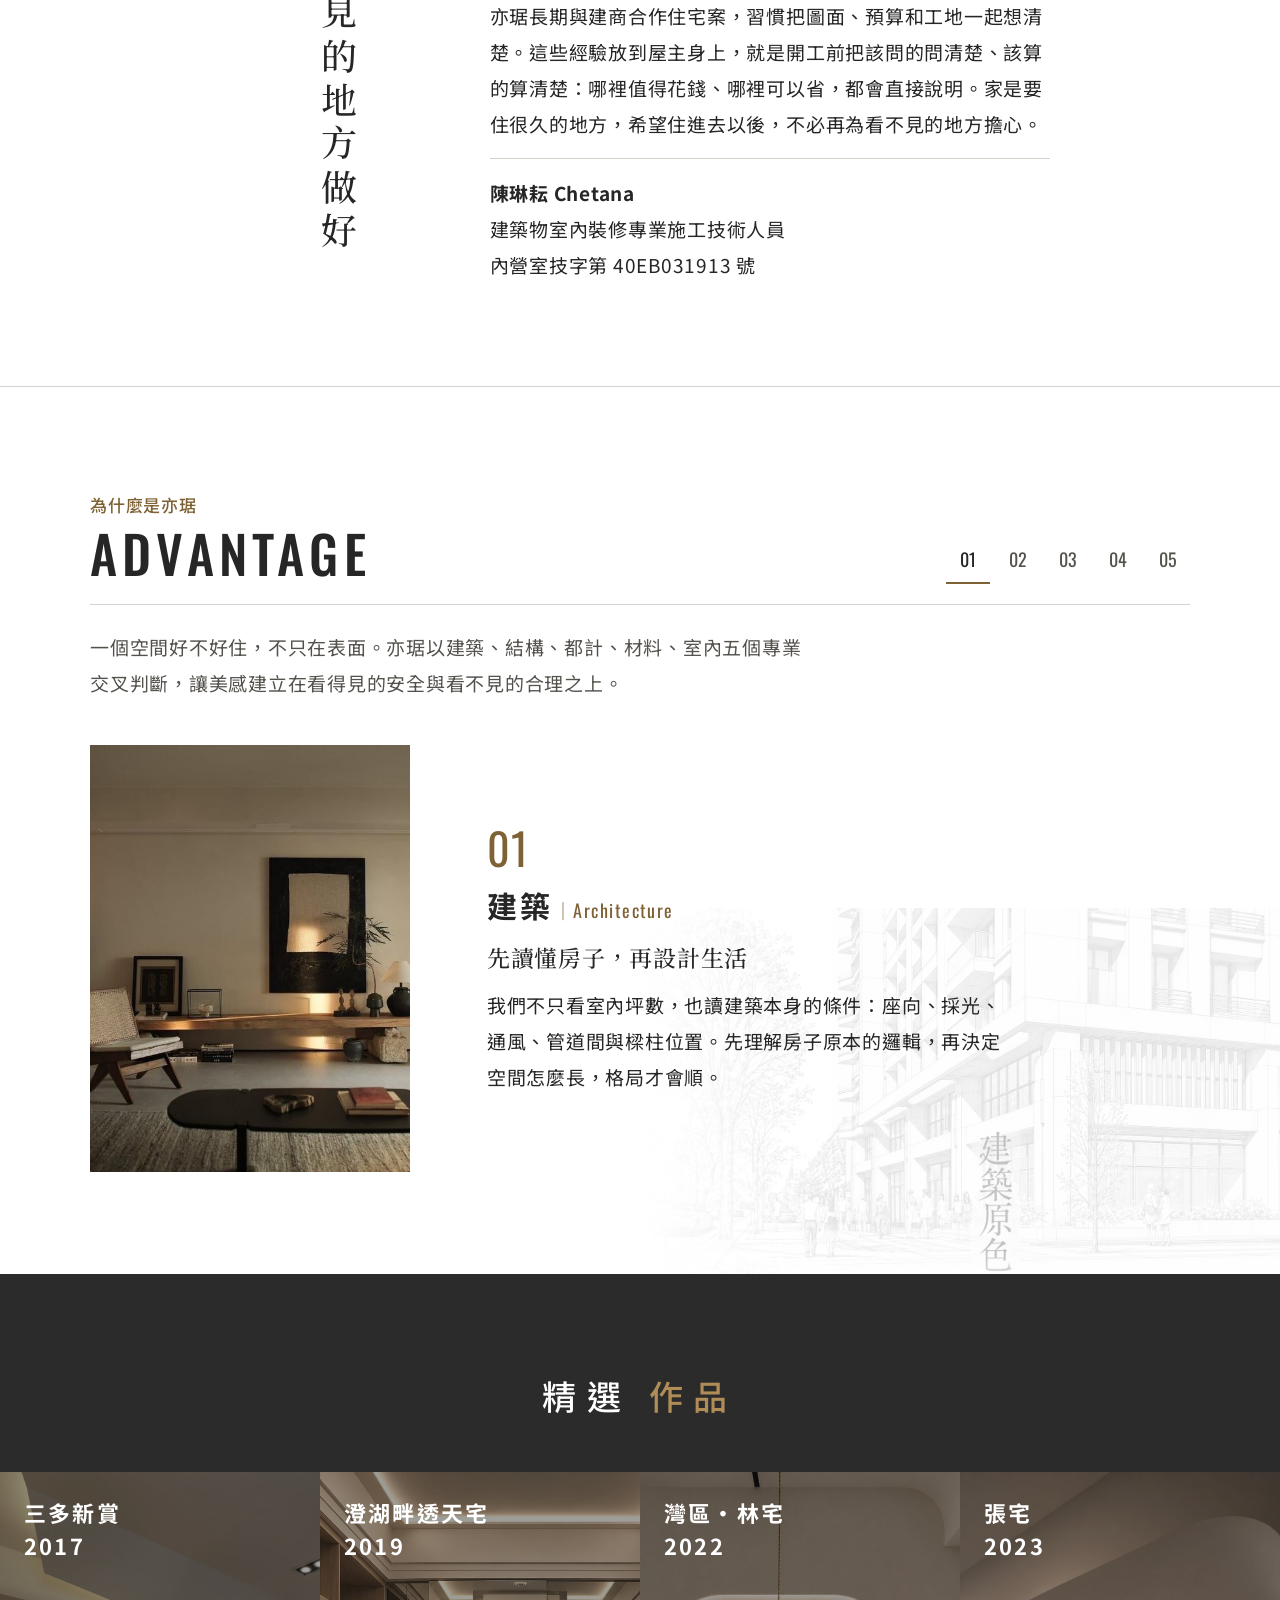
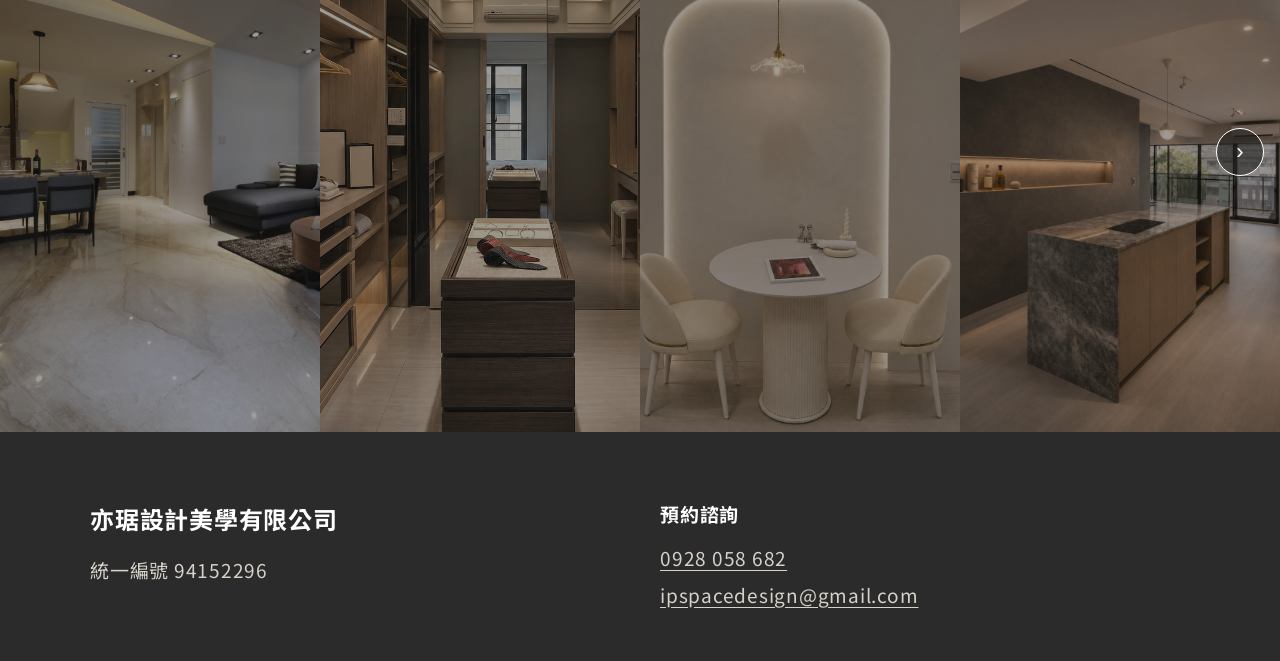
==== commit b1089dee: "Add registration number to About Co-Authored-By: Claude Opus 5.5 <noreply@anthropic.com> Claude-Sess" ====
--- a/yiju/index.html
+++ b/yiju/index.html
@@ -61,7 +61,7 @@
         <p class="eyebrow">關於亦琚</p>
         <p>設計，不從挑風格開始，而是先看這個房子能怎麼做、該怎麼做。走過建築、結構、都計、材料到室內，看一個空間時，看的不只是完工的樣子，也看牆裡面、法規上，還有住久了會發生什麼。</p>
         <p>亦琚長期與建商合作住宅案，習慣把圖面、預算和工地一起想清楚。這些經驗放到屋主身上，就是開工前把該問的問清楚、該算的算清楚：哪裡值得花錢、哪裡可以省，都會直接說明。家是要住很久的地方，希望住進去以後，不必再為看不見的地方擔心。</p>
-        <p class="person"><strong>陳琳耘 Chetana</strong><br>建築物室內裝修專業施工技術人員</p>
+        <p class="person"><strong>陳琳耘 Chetana</strong><br>建築物室內裝修專業施工技術人員<br>內營室技字第 40EB031913 號</p>
       </div>
     </div>
   </section>
